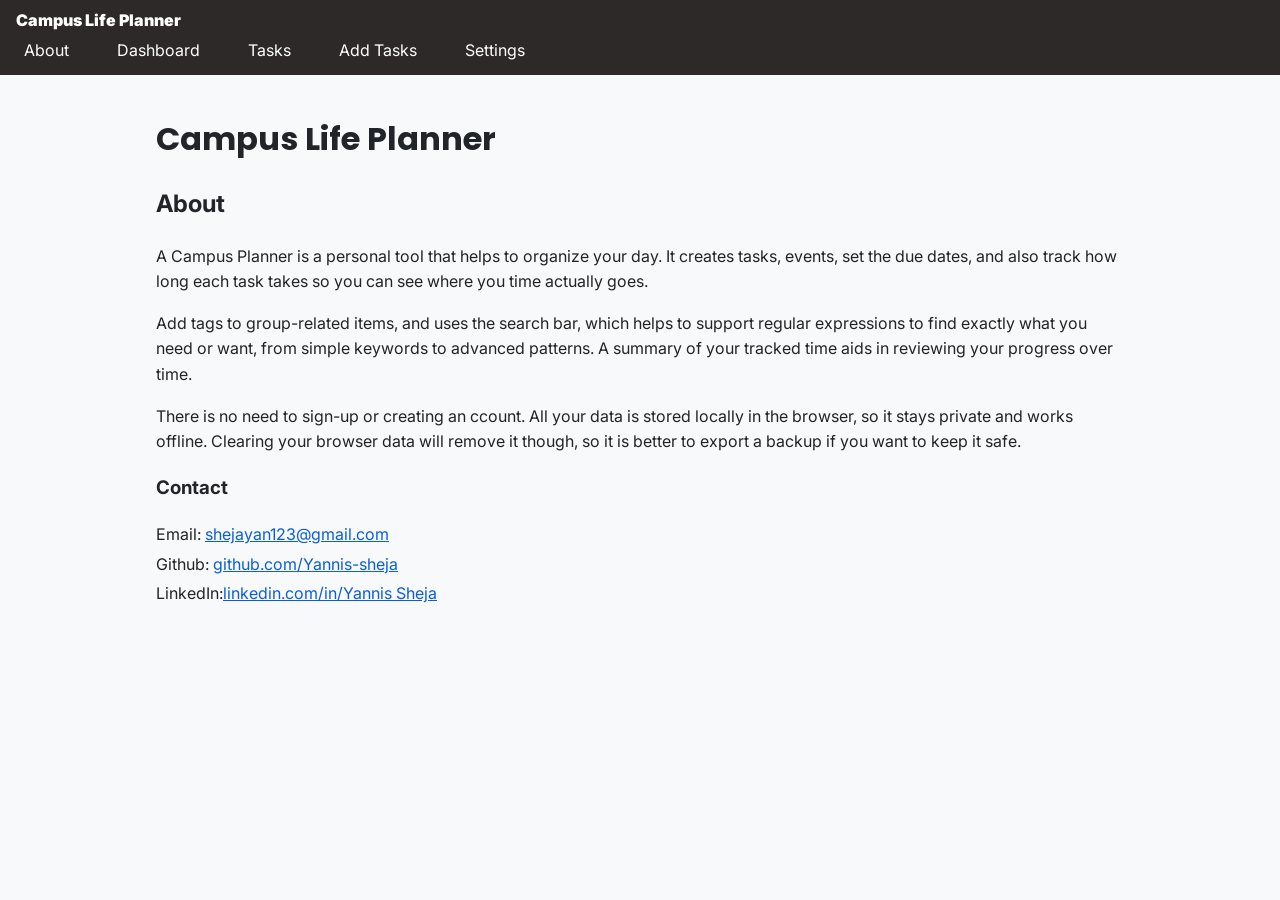
==== index.html @ b9629787 "M2- Adding About Section" ====
<!DOCTYPE html>
<html lang="en">
<head>
    <meta charset="UTF-8"> <!--This make sure that phone's screens fits instead of shrinking the layout-->
    <meta name="viewport" content="width=device-width, initial-scale=1.0">
    <title>Campus Life Planner</title>
    <link rel="stylesheet" href="styles/main.css"> <!--It links to our main.css for styling-->
    <link rel="preconnect" href="https://fonts.googleapis.com">
    <link rel="preconnect" href="https://fonts.gstatic.com" crossorigin>
    <link href="https://fonts.googleapis.com/css2?family=Inter:wght@400;500&family=Poppins:wght@600;700&display=swap" rel="stylesheet">
</head>
<body>
    <!--Firstly, we add:
    THE NAVIGATION BAR-->
    <header>
        <p class="brand"> Campus Life Planner </p>
        <nav aria-label="Main"><!-- The aria-label names the landmark which is the navigation-->
            <ul>
                <li><a href="#about">About</a></li>
                <li><a href="#dashboard">Dashboard</a></li>
                <li><a href="#tasks">Tasks</a></li>
                <li><a href="#add">Add Tasks</a></li>
                <li><a href="#settings">Settings</a></li>
            </ul>

        </nav>

    </header>
    <!--Secondly,
    THE MAIN CONTENT-->
    <main id="main">
        <h1> Campus Life Planner</h1>
        <p> </p>
        <!-- The ABOUT section-->
         <section id="about" aria-labelledby="aboutHeading"><!-- The aria-labelledby names the section by its heading-->
            <h2 id="aboutHeading"> About </h2>
            <p> A Campus Planner is a personal tool that helps to organize your day. It creates tasks, events,
                set the due dates, and also track how long each task takes so you can see where you time 
                actually goes.
            </p>
            <p> Add tags to group-related items, and uses the search bar, which helps to support regular expressions
                to find exactly what you need or want, from simple keywords to advanced patterns.
                A summary of your tracked time aids in reviewing your progress over time.
            </p>
            <p> There is no need to sign-up or creating an ccount. All your data is stored locally in the browser,
                so it stays private and works offline. Clearing your browser data will remove it though,
                so it is better to export a backup if you want to keep it safe.
            </p>
            <h3> Contact </h3>
            <ul class="contact-list">
                <li> Email: <a href="mailto:shejayan123@gmail.com">shejayan123@gmail.com</a></li>
                <li> Github: <a href="https://github.com/Yannis-sheja" target="_blank" rel="noopener noreferrer">github.com/Yannis-sheja</a></li>
                <li> LinkedIn:<a href="" target="_blank" rel="noopener noreferrer">linkedin.com/in/Yannis Sheja </a></li>
            </ul>
         </section>
    </main>
    
</body>
</html>
---- styles/main.css ----
/*Adding OVERALL STYLES OF THE WEBSITE*/
* {
    box-sizing: border-box; /*Here I could used the padding but it doesnt make the box wider*/
}
body {
    margin: 0;
    font-family: "Inter", system-ui, sans-serif;
    line-height: 1.6;
    color: #212529;
    background-color: #f8f9fa;
}
main {
    padding: 1rem;
    max-width: 1000px;
    margin: 0 auto;
}
h1 {
    font-family: "Poppins", sans-serif;
    font-size: 2rem;
}
section {
    margin-bottom: 2.5rem;
}
a {
    color: #0b5ed7;
}
/* Adding HEADER AND NAVIGATION styles */
header {
    background-color: hsl(0, 6%, 17%);
    color: hsl(0, 0%, 100%);
    padding: .5rem 1rem;
}
.brand {
    margin: 0;
    font-weight: 900;
}
nav ul {
    display: flex;
    flex-wrap: wrap;
    list-style: none;
    gap: .25rem 2rem;
    margin: 0;
    padding: 0;

}
nav a {
    color: hsl(0, 0%, 100%);
    display: inline-block;
    padding: 4px 8px;
    text-decoration: none;
    transition: all 0.2s ease; /*For smooth changes when we hover*/
}
nav a:hover {
    background-color: rgb(73, 61, 61);
    padding: 8px 14px;

}
/*Adding CONTACT styles*/
.contact-list {
    list-style: none;
    padding: 0;
}
.contact-list li {
    margin-bottom: 4px;
}
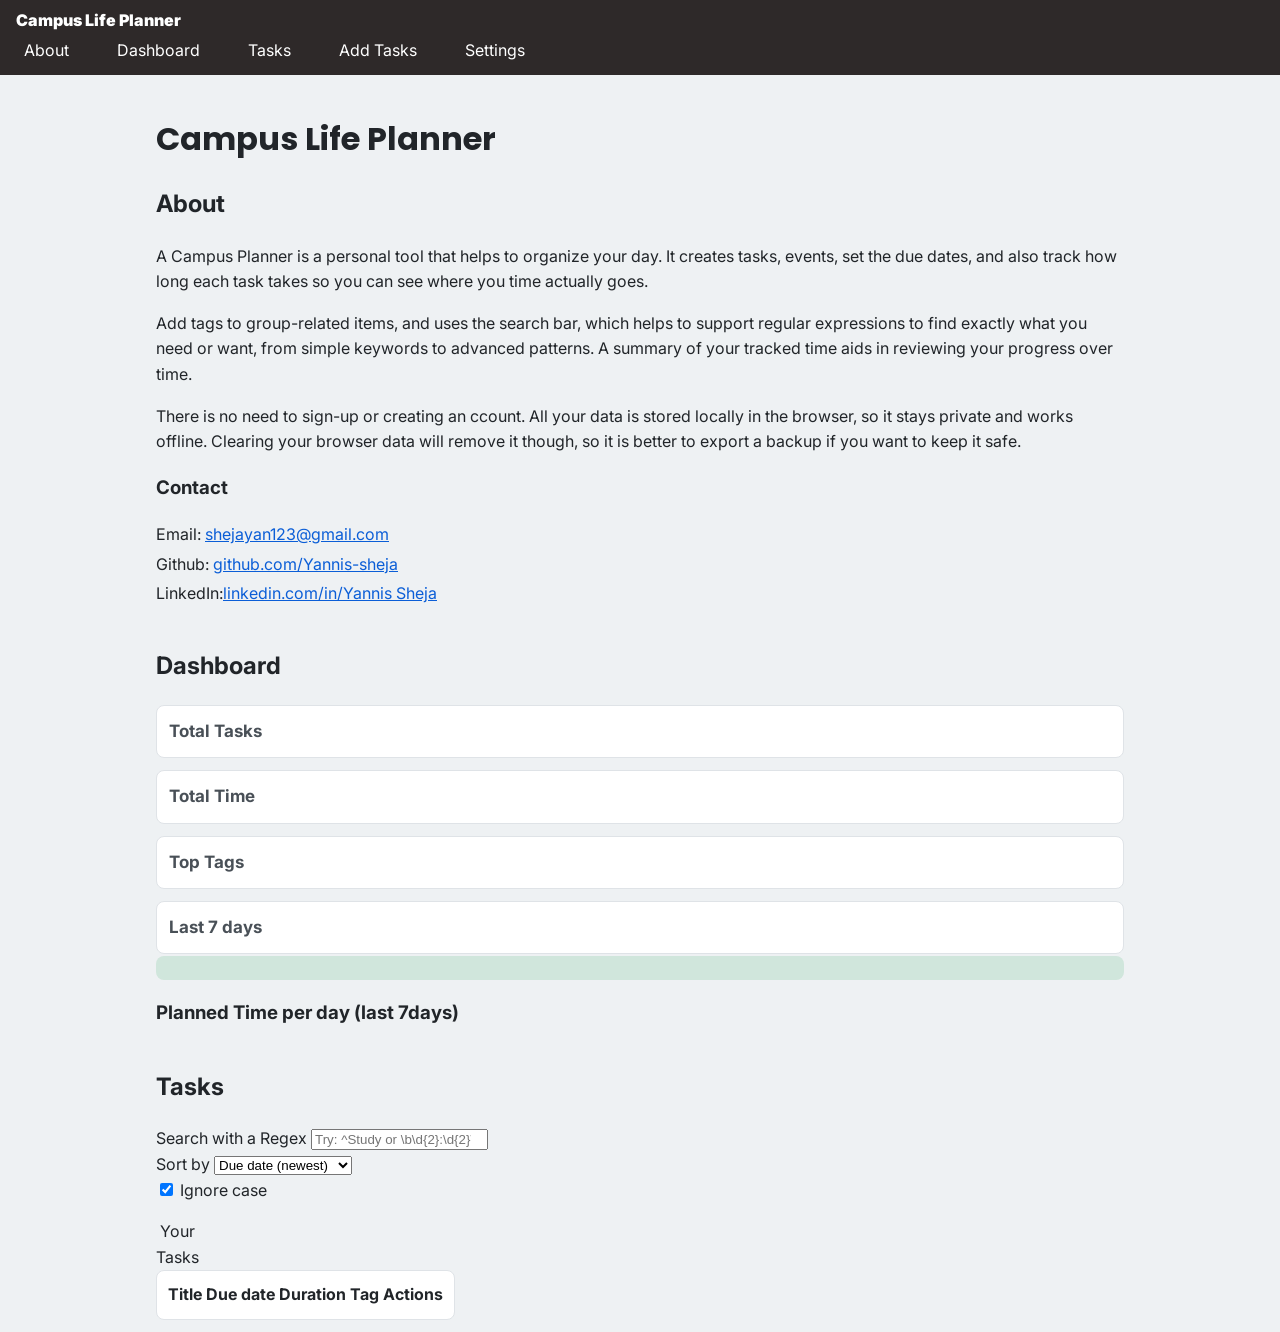
==== commit bfb331e9: "M2- Adding Dashboard and Tasks Section" ====
--- a/index.html
+++ b/index.html
@@ -30,7 +30,8 @@
     THE MAIN CONTENT-->
     <main id="main">
         <h1> Campus Life Planner</h1>
-        <p> </p>
+        <p id="status" class="status" role="status"> </p>
+        <p id="error" class="error" role="alert"> </p>
         <!-- The ABOUT section-->
          <section id="about" aria-labelledby="aboutHeading"><!-- The aria-labelledby names the section by its heading-->
             <h2 id="aboutHeading"> About </h2>
@@ -52,7 +53,72 @@
                 <li> Github: <a href="https://github.com/Yannis-sheja" target="_blank" rel="noopener noreferrer">github.com/Yannis-sheja</a></li>
                 <li> LinkedIn:<a href="" target="_blank" rel="noopener noreferrer">linkedin.com/in/Yannis Sheja </a></li>
             </ul>
+        <!--The DASHBOARD section-->
          </section>
+         <section id="dashboard" aria-labelledby="dashboardHeading">
+            <h2 id="dashboardHeading">Dashboard</h2>
+            <div class="cards"> <!-- Here, JavaScript will aid in filling the empty <p> tags and there is 4 number cards-->
+                <div class="card"><h3>Total Tasks</h3><p id="statCount"></p></div>
+                <div class="card"><h3>Total Time</h3><p id="statTotal"></p></div>
+                <div class="card"><h3>Top Tags </h3><p id="statTop"></p></div>
+                <div class="card"><h3>Last 7 days </h3><p id="statWeek"></p></div>
+            </div>
+            <!-- Here lies the Weekcap messages. So, We fill one of the two live regions;
+             -Polite(when it turns) when under the cap
+             -Assertive(interrupts) when over-->
+             <div id="capBox" class="cap ok">
+                <div id="capPolite" aria-live="polite"> </div>
+                <div id="capAssertive" aria-live="assertive"></div>
+            </div>
+            <h3> Planned Time per day (last 7days)</h3>
+            <div id="chart"></div><!-- The Chart or the bar chart will be drawn by JavaScript-->
+         </section>
+         <!--The TASKS section-->
+         <section id="tasks" aria-labelledby="tasksHeading">
+            <h2 id="tasksHeading" tabindex="-1">Tasks</h2> <!-- The tabindex="-1" lets JavaScript move the focus here
+            (after a delete)-->
+            <div class="toolbar">
+                <div>
+                <!-- The label tag for="search" is linked with the id="search" thus helping for searching-->
+                    <label for="search"> Search with a Regex </label>
+                    <input id="search" type="search" autocomplete="off" aria-describedby="searchError"
+                        placeholder="Try: ^Study or \b\d{2}:\d{2}\b">
+                    <div id="searchError" class="error" role="status"></div>
+                </div>
+                <div>
+                    <label for="sortBy">Sort by</label>
+                    <select id="sortBy">
+                        <option value="date-desc"> Due date (newest)</option>
+                        <option value="date-asc"> Due date (oldest)</option>
+                        <option value="title-asc"> Title (A-Z)</option>
+                        <option value="title-desc"> Title (Z-A)</option>
+                        <option value="duration-asc"> Duraion (Low-High)</option>
+                        <option value="duration-desc"> Duration (High-low)</option>
+                    </select>
+                </div>
+                <div class="checkbox">
+                    <input id="ignoreCase" type="checkbox" checked>
+                    <label for="ignoreCase"> Ignore case</label>
+                </div>
+            </div>
+            <p id="count" class="small" aria-live="polite"></p>
+            <table>
+                <caption class="visually-hidden"> Your Tasks</caption> <!-- It is only the title for screen readers only-->
+                <thead>
+                    <tr>
+                        <th scope="col"> Title </th>
+                        <th scope="col"> Due date</th>
+                        <th scope="col"> Duration</th>
+                        <th scope="col">Tag </th>
+                        <th scope="col">Actions</th>
+                    </tr>
+                    
+                    <tbody id="rows"></tbody> <!-- This rows or body will be filled by JavaScript-->
+                </thead>
+                <p id="empty"></p>
+            </table>
+         </section>
+
     </main>
     
 </body>
--- a/styles/main.css
+++ b/styles/main.css
@@ -7,7 +7,7 @@
     font-family: "Inter", system-ui, sans-serif;
     line-height: 1.6;
     color: #212529;
-    background-color: #f8f9fa;
+    background-color: #eef1f3;
 }
 main {
     padding: 1rem;
@@ -17,6 +17,7 @@
 h1 {
     font-family: "Poppins", sans-serif;
     font-size: 2rem;
+ 
 }
 section {
     margin-bottom: 2.5rem;
@@ -62,4 +63,74 @@
 }
 .contact-list li {
     margin-bottom: 4px;
-}+}
+/*Adding DASHBOARD styles*/
+.cards {
+    display: grid;
+    grid-template-columns: 1fr;
+    gap: .75rem;
+}
+.card {
+    background-color: hsl(0, 0%, 100%);
+    border: 1px solid hsl(210, 14%, 89%);
+    border-radius: .5rem;
+    padding: .75rem;
+    transition: transform .2s;
+    box-shadow: .2s;
+}
+.card:hover {
+    transform: translateY(-3px);
+    box-shadow: 0 .4rem 8rem hsla(0, 0%, 0%, 0.15);
+
+}
+.card h3 {
+    margin: 0;
+    font-size: 17px;
+    color: #495057;
+}
+.card p {
+    margin: 0;
+    font-size: .1.4rem;
+    font-weight: 600px;
+
+}
+/*Adding CAP MESSAGE BOX*/
+/*Green when over the Cap and Red when under*/
+.cap {
+    padding: .75rem 1rem;
+    border-radius: .5rem;
+    margin: .1rem 0;
+}
+.cap.ok {
+    background-color: hsl(153, 31%, 86%);
+    color: hsl(153, 69%, 13%);
+}
+.cap.over {
+    background-color:hsl(355, 70%, 91%);
+    color:hsl(354, 61%, 21%);
+}
+/*Adding TABLE styles*/
+thead {
+    position: absolute;
+}
+table, tbody, tr, td {
+    display:block;
+}
+tr {
+    background-color: hsl(0, 0%, 100%);
+    border: 1px solid hsl(210, 14%, 89%);
+    border-radius: .5rem;
+    padding: .5rem;
+    margin-bottom: .75rem;
+    animation: fade .3s ease-out;
+}
+td {
+    display:flex;
+    justify-content: space-between;
+    align-items: center;
+    gap: 1rem;
+    padding: .3rem .25rem;
+}
+td input {
+    width: 60%;
+}
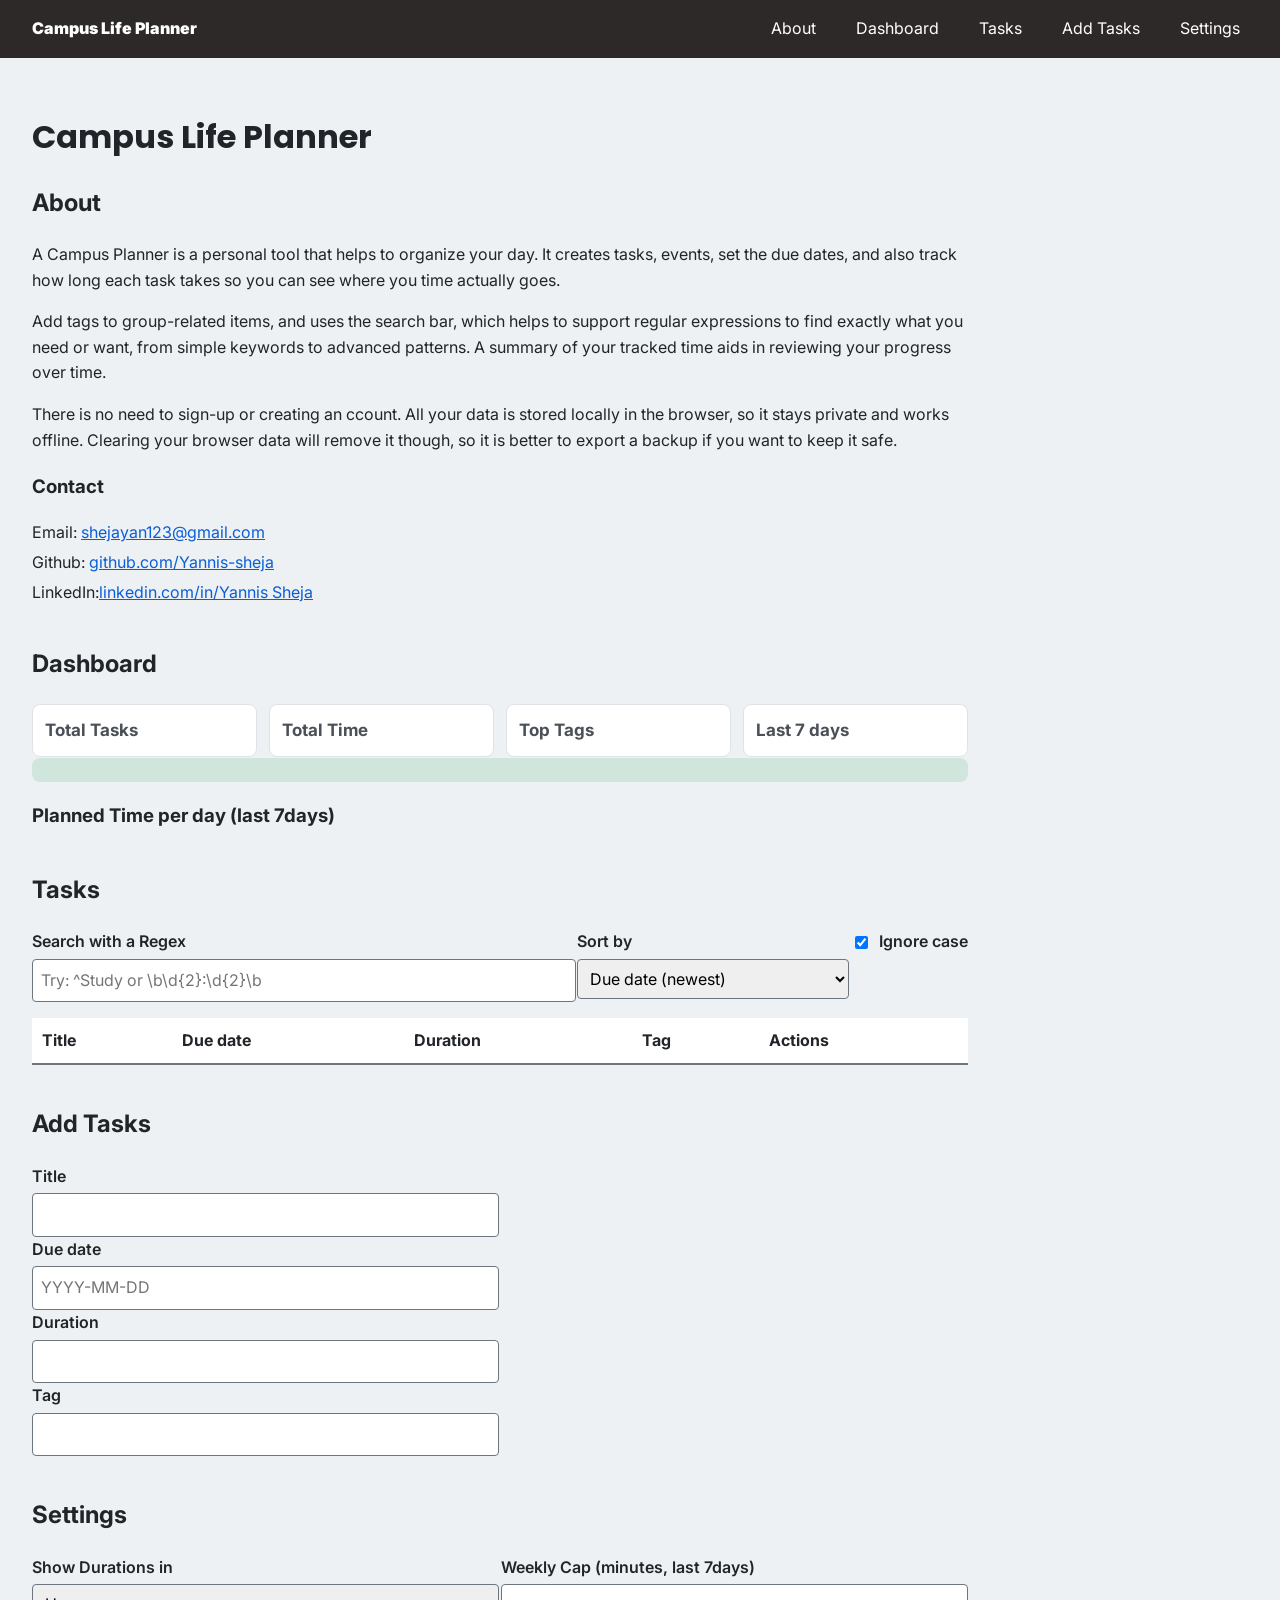
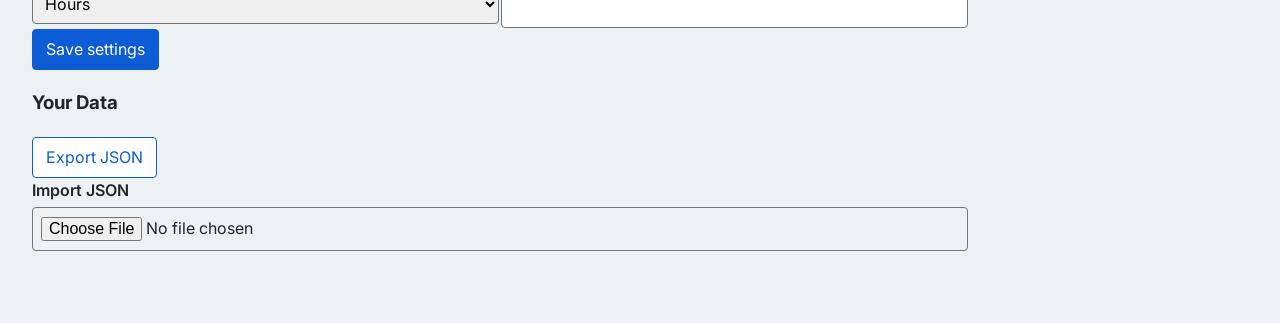
==== commit d73259f3: "M2- Final, Adding Semantic HTML and CSS" ====
--- a/index.html
+++ b/index.html
@@ -10,6 +10,7 @@
     <link href="https://fonts.googleapis.com/css2?family=Inter:wght@400;500&family=Poppins:wght@600;700&display=swap" rel="stylesheet">
 </head>
 <body>
+    <a class="skip-link" href="#main">Skip to main content</a>
     <!--Firstly, we add:
     THE NAVIGATION BAR-->
     <header>
@@ -118,7 +119,57 @@
                 <p id="empty"></p>
             </table>
          </section>
+         <!-- The ADD TASK section-->
+         <section id="add" aria-labelledby="addHeading">
+            <h2 id="addHeading"> Add Tasks</h2>
+            <form id="taskForm" novalidate> <!-- This "novalidate" will help us turn off the browser's error bubbles so
+                that ours are used instead-->
+                <div>
+                    <label for="title"> Title</label>
+                    <input id="title" autocomplete="off" aria-describedby="titleError"> <!-- "aria-describedby" helps us to link
+                    to its error message-->
+                    <div id="titleError" class="error"></div>
 
+                    <label for="dueDate"> Due date</label>
+                    <input id="dueDate" placeholder="YYYY-MM-DD" autocomplete="off" aria-describedby="dueDateError">
+                    <div id="dueDateError" class="error"></div>
+                    
+                    <label for="duration"> Duration </label>
+                    <input id="duration" inputmode="decimal" autocomplete="off" aria-describedby="durationError"> <!--"inputmode='decimal'" helps
+                    us a number keypad on the mobile phones-->
+                    <div id="durationError" class="error"></div>
+
+                    <label for="tag"> Tag </label>
+                    <input id="tag" autocomplete="off" aria-describedby="tagError">
+                    <div id="tagError" class="error"></div>
+                </div>
+            </form>
+         </section>
+         <section id="settings" arialabelledby="settingsHeading">
+            <h2 id="settingsHeading"> Settings </h2>
+            <form id="settingsForm" novalidate>
+                <div>
+                    <label for="unit">Show Durations in</label>
+                    <select id="unit">
+                        <option value="hours"> Hours </option>
+                        <option value="minutes"> Minutes</option>
+                    </select>
+                </div>
+                <div>
+                    <label for="cap"> Weekly Cap (minutes, last 7days) </label>
+                    <input id="cap" inputmode="decimal" autocomplete="off" aria-describedby="capError">
+                    <div id="capError" class="error"></div>
+                </div>
+                <button type="submit" class="btn btn-primary"> Save settings</button>
+            </form>
+
+            <h3> Your Data </h3>
+            <button id="export" type="button" class="btn"> Export JSON</button>
+            <div>
+                <label for="import"> Import JSON </label>
+                <input id="import" type="file" accept=".json,application/json">
+            </div> 
+         </section>
     </main>
     
 </body>
--- a/styles/main.css
+++ b/styles/main.css
@@ -25,6 +25,39 @@
 a {
     color: #0b5ed7;
 }
+.small {
+    font-size: .875rem;
+}
+.visually-hidden {
+    position: absolute;
+    left: -9999px;
+}
+/* Adding SKIP TO MAIN CONTENT styles*/
+/* skip-link: it is not shown on the screen, but it slides when it gets a keyboard focus*/
+.skip-link {
+    position: absolute;
+    left: .5rem;
+    top: -4rem;
+    padding: .5rem 1rem;
+    z-index: 10;
+    background-color: hsl(0, 0%, 100%);
+    border: 2px solid hsl(216, 90%, 44%);
+    transition: top .2s;
+    background-color: hsl(216, 90%, 31%);
+}
+.skip-link:focus {
+    top: .5rem;
+}
+/* This is a clear outline on whatever has a keyboard focus*/
+:focus-visible {
+    outline: 3px solid #0b5ed7;
+    outline-offset: 2px;
+}
+mark {
+    background-color: hsl(48, 100%, 70%);
+    color: hsl(0, 0%, 0%); 
+}
+/* This highlights the search matches */
 /* Adding HEADER AND NAVIGATION styles */
 header {
     background-color: hsl(0, 6%, 17%);
@@ -112,6 +145,7 @@
 /*Adding TABLE styles*/
 thead {
     position: absolute;
+    left:-9999px;
 }
 table, tbody, tr, td {
     display:block;
@@ -134,3 +168,147 @@
 td input {
     width: 60%;
 }
+/*Adding FORM AND BUTTONS styles*/
+form, .toolbar {
+    display: grid;
+    gap: .1rem;
+}
+label {
+    display: block;
+    font-weight: 600;
+    margin-bottom: .25rem;
+}
+input, select {
+    width: 100%;
+    padding: .5rem;
+    font: inherit;
+    border: 1px solid hsl(208, 7%, 46%);
+    border-radius: .25rem;
+}
+.checkbox {
+    display: flex;
+    align-items: center;
+    gap: .5rem;
+}
+.checkbox input {
+    width: auto;
+}
+.checkbox label {
+    margin: 0;
+}
+
+.error {
+    color: hsl(354, 61%, 43%);
+    font-size: .880rem;
+}
+.error:empty {
+    display: none;
+}
+/* There cant be any empty when there is no error */
+input[aria-invalid="true"] {
+    border-color: hsl(354, 61%, 43%) ;
+    background: hsl(0, 100%, 98%);
+}
+.status {
+    color: hsl(138, 69%, 25%) ;
+    font-weight: 600;
+}
+.btn {
+    padding: .4rem .8rem;
+    font: inherit;
+    cursor: pointer;
+    color: hsl(216, 90%, 44%);
+    background: #fff;
+    border: 1px solid hsl(216, 90%, 44%);
+    border-radius: .25rem;
+    transition: background .2s, color .2s;
+}
+.btn:hover {
+    background-color: hsl(216, 90%, 44%);
+    color:hsl(0, 0%, 100%);
+}
+.btn-primary {
+    background-color: hsl(216, 90%, 44%);
+    color:hsl(0, 0%, 100%);
+}
+.btn-primary:hover {
+    background-color: hsl(216, 90%, 31%);
+}
+
+/* Now its time for the fun part, ANIMATIONS,
+We are going to use the keyframes*/
+@keyframes fade { from {opacity: 0;} to {opacity: 1;}}
+@keyframes grow { from {transform: scaleX(0);} to {transform: scaleX(1)}}
+
+/* Adding BREAKPOINTS, this is where the screen gets wider*/
+/* 360px and up: This is mainly for normal phones where they only get 2 cards per row */
+@media (min-width: 360px) {
+    .cards {
+        grid-template-columns: 1fr 1fr ;
+    }
+}
+/*768px and up: this is mainly for tables where the tables are formed and forms 2 columns */
+@media (min-width: 768px) {
+  h1{ font-size: 2rem;}
+  form { grid-template-columns: 1fr 1fr;}
+  form button { justify-self: start}
+  .toolbar { grid-template-columns: 2fr 1fr auto; align-items: start;}
+  nav ul { gap: .25rem 1.5rem;}
+
+/*This is where the real table layout come in */
+    table {
+        display: table;
+        width: 100%;
+        border-collapse: collapse;
+        background-color: hsl(0, 0%, 100%);
+    }
+    thead {
+        position: static;
+    }
+    tbody {
+        display: table-row-group;
+    }
+    tr {
+        display: table-row;
+        border:0;
+        border-radius: 0;
+        margin: 0;
+        padding: 0;
+    }
+    td {
+        display: cell;
+        padding: .6rem;
+        border-bottom: 1px solid hsl(210, 14%, 89%);
+    }
+    td:before {
+        display: none;
+    }
+    td input {
+        width: 100%;
+    }
+    th {
+        text-align: left;
+        padding: .6rem;
+        border-bottom: 2px solid hsl(208, 7%, 46%);
+    }
+}
+/* 1024px and up: this is mainly for desktops, there will ony 4 cards in a row, roomier layout */
+@media(min-width: 1024px) {
+    .cards { grid-template-columns: repeat(4, 1fr);}
+    main {margin:0; padding: 2rem;}
+    header { 
+        display: flex;
+        align-items: center;
+        justify-content: space-between;
+        padding: .75rem 2rem;
+    }
+}
+/* This is for people who dont want animations */
+@media(prefers-reduced-motion: reduce) {
+    *{
+    animation: none !important;
+    transition: none !important;
+    }
+}
+
+
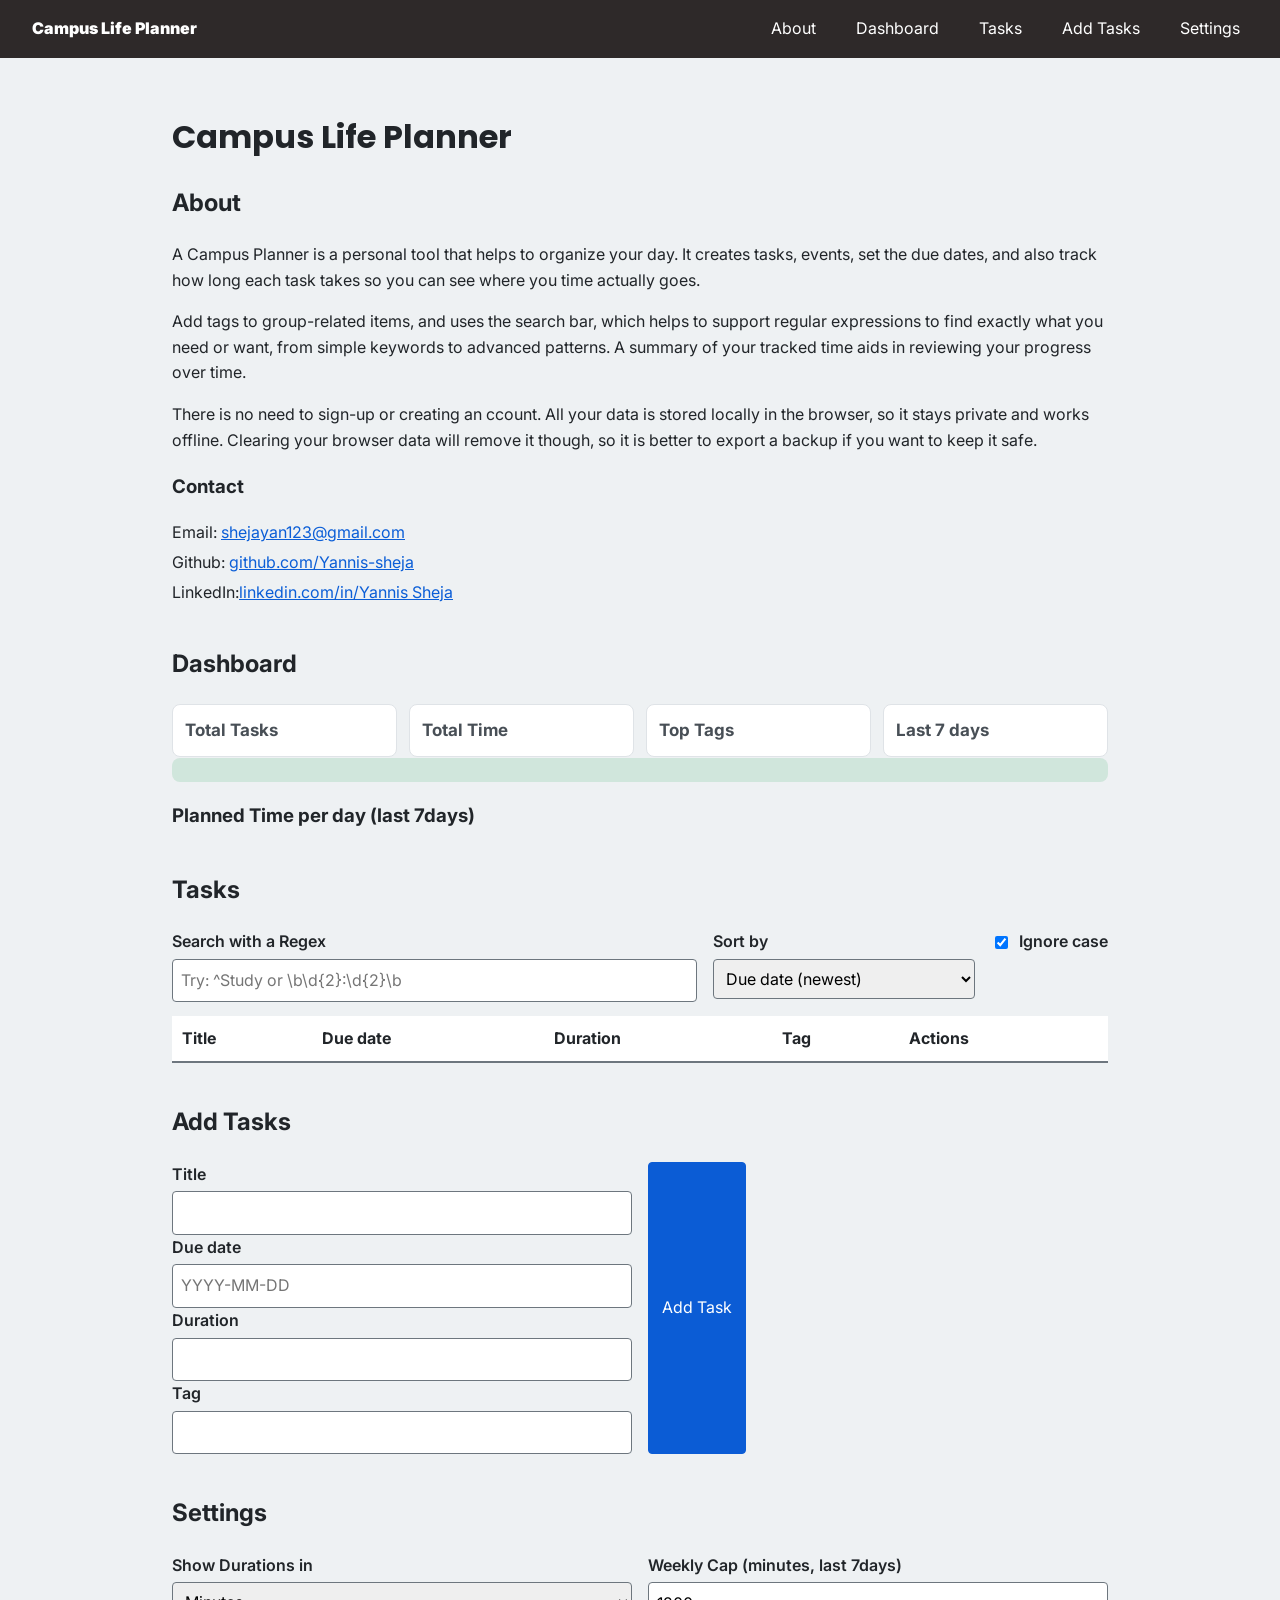
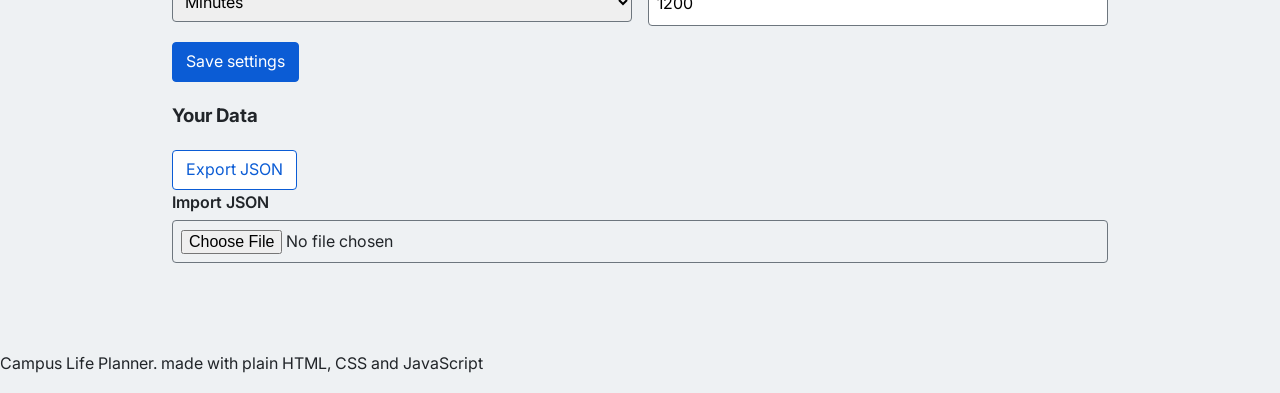
==== commit 266ca49d: "M7- Review and fixing errors" ====
--- a/index.html
+++ b/index.html
@@ -113,11 +113,10 @@
                         <th scope="col">Tag </th>
                         <th scope="col">Actions</th>
                     </tr>
-                    
-                    <tbody id="rows"></tbody> <!-- This rows or body will be filled by JavaScript-->
                 </thead>
-                <p id="empty"></p>
-            </table>
+                <tbody id="rows"></tbody> <!-- This rows or body will be filled by JavaScript-->
+            </table> 
+            <p id="empty"></p>
          </section>
          <!-- The ADD TASK section-->
          <section id="add" aria-labelledby="addHeading">
@@ -143,9 +142,10 @@
                     <input id="tag" autocomplete="off" aria-describedby="tagError">
                     <div id="tagError" class="error"></div>
                 </div>
+                <button type="submit" class="btn btn-primary"> Add Task</button>
             </form>
          </section>
-         <section id="settings" arialabelledby="settingsHeading">
+         <section id="settings" aria-labelledby="settingsHeading">
             <h2 id="settingsHeading"> Settings </h2>
             <form id="settingsForm" novalidate>
                 <div>
@@ -171,6 +171,9 @@
             </div> 
          </section>
     </main>
-    
+    <footer> 
+        <p> Campus Life Planner. made with plain HTML, CSS and JavaScript</p>
+    </footer>
+   <script type="module" src="scripts/main.js"></script>
 </body>
 </html>
--- a/styles/main.css
+++ b/styles/main.css
@@ -108,18 +108,17 @@
     border: 1px solid hsl(210, 14%, 89%);
     border-radius: .5rem;
     padding: .75rem;
-    transition: transform .2s;
-    box-shadow: .2s;
+    transition: transform .2s box-shadow .2s;
 }
 .card:hover {
     transform: translateY(-3px);
-    box-shadow: 0 .4rem 8rem hsla(0, 0%, 0%, 0.15);
+    box-shadow: 0 .4rem .8rem hsla(0, 0%, 0%, 0.15);
 
 }
 .card h3 {
     margin: 0;
     font-size: 17px;
-    color: #495057;
+    color: hsl(210, 9%, 31%);
 }
 .card p {
     margin: 0;
@@ -142,13 +141,41 @@
     background-color:hsl(355, 70%, 91%);
     color:hsl(354, 61%, 21%);
 }
+/*Adding BAR CHART styles*/
+.bar-row {
+    display: flex;
+    align-items: center;
+    gap: .5rem;
+    margin-bottom: .25rem;
+    font-size: .85rem;
+}
+.bar-label {
+    width: 3rem;
+}
+.bar-value {
+    width: 5rem;
+    text-align: right;
+}
+.bar-track {
+    flex: 1;
+    height: 1rem;
+    background: hsl(210, 16%, 93%);
+    border-radius: .25rem;
+    overflow: hidden;
+}
+.bar-fill {
+    height: 100%;
+    background: hsl(216, 90%, 44%);
+    transform-origin: left;
+    animation: grow .6s ease out;
+}
 /*Adding TABLE styles*/
 thead {
     position: absolute;
     left:-9999px;
 }
 table, tbody, tr, td {
-    display:block;
+    display: block;
 }
 tr {
     background-color: hsl(0, 0%, 100%);
@@ -159,7 +186,7 @@
     animation: fade .3s ease-out;
 }
 td {
-    display:flex;
+    display: flex;
     justify-content: space-between;
     align-items: center;
     gap: 1rem;
@@ -171,7 +198,7 @@
 /*Adding FORM AND BUTTONS styles*/
 form, .toolbar {
     display: grid;
-    gap: .1rem;
+    gap: 1rem;
 }
 label {
     display: block;
@@ -218,7 +245,7 @@
     font: inherit;
     cursor: pointer;
     color: hsl(216, 90%, 44%);
-    background: #fff;
+    background: hsl(0, 0%, 100%);
     border: 1px solid hsl(216, 90%, 44%);
     border-radius: .25rem;
     transition: background .2s, color .2s;
@@ -234,11 +261,19 @@
 .btn-primary:hover {
     background-color: hsl(216, 90%, 31%);
 }
+.btn-danger {
+    color: hsl(354, 61%, 43%);
+    border-color: hsl(0, 0%, 100%);
+}
+.btn-danger:hover {
+    background-color: hsl(354, 61%, 43%);
+    color: hsl(0, 0%, 100%);
+}
 
 /* Now its time for the fun part, ANIMATIONS,
 We are going to use the keyframes*/
-@keyframes fade { from {opacity: 0;} to {opacity: 1;}}
-@keyframes grow { from {transform: scaleX(0);} to {transform: scaleX(1)}}
+@keyframes fade { from {opacity: 0; } to {opacity: 1; }}
+@keyframes grow { from {transform: scaleX(0); } to {transform: scaleX(1); }}
 
 /* Adding BREAKPOINTS, this is where the screen gets wider*/
 /* 360px and up: This is mainly for normal phones where they only get 2 cards per row */
@@ -251,7 +286,7 @@
 @media (min-width: 768px) {
   h1{ font-size: 2rem;}
   form { grid-template-columns: 1fr 1fr;}
-  form button { justify-self: start}
+  form button { justify-self: start;}
   .toolbar { grid-template-columns: 2fr 1fr auto; align-items: start;}
   nav ul { gap: .25rem 1.5rem;}
 
@@ -276,11 +311,11 @@
         padding: 0;
     }
     td {
-        display: cell;
+        display: table-cell;
         padding: .6rem;
         border-bottom: 1px solid hsl(210, 14%, 89%);
     }
-    td:before {
+    td::before {
         display: none;
     }
     td input {
@@ -295,7 +330,7 @@
 /* 1024px and up: this is mainly for desktops, there will ony 4 cards in a row, roomier layout */
 @media(min-width: 1024px) {
     .cards { grid-template-columns: repeat(4, 1fr);}
-    main {margin:0; padding: 2rem;}
+    main { padding: 2rem;}
     header { 
         display: flex;
         align-items: center;
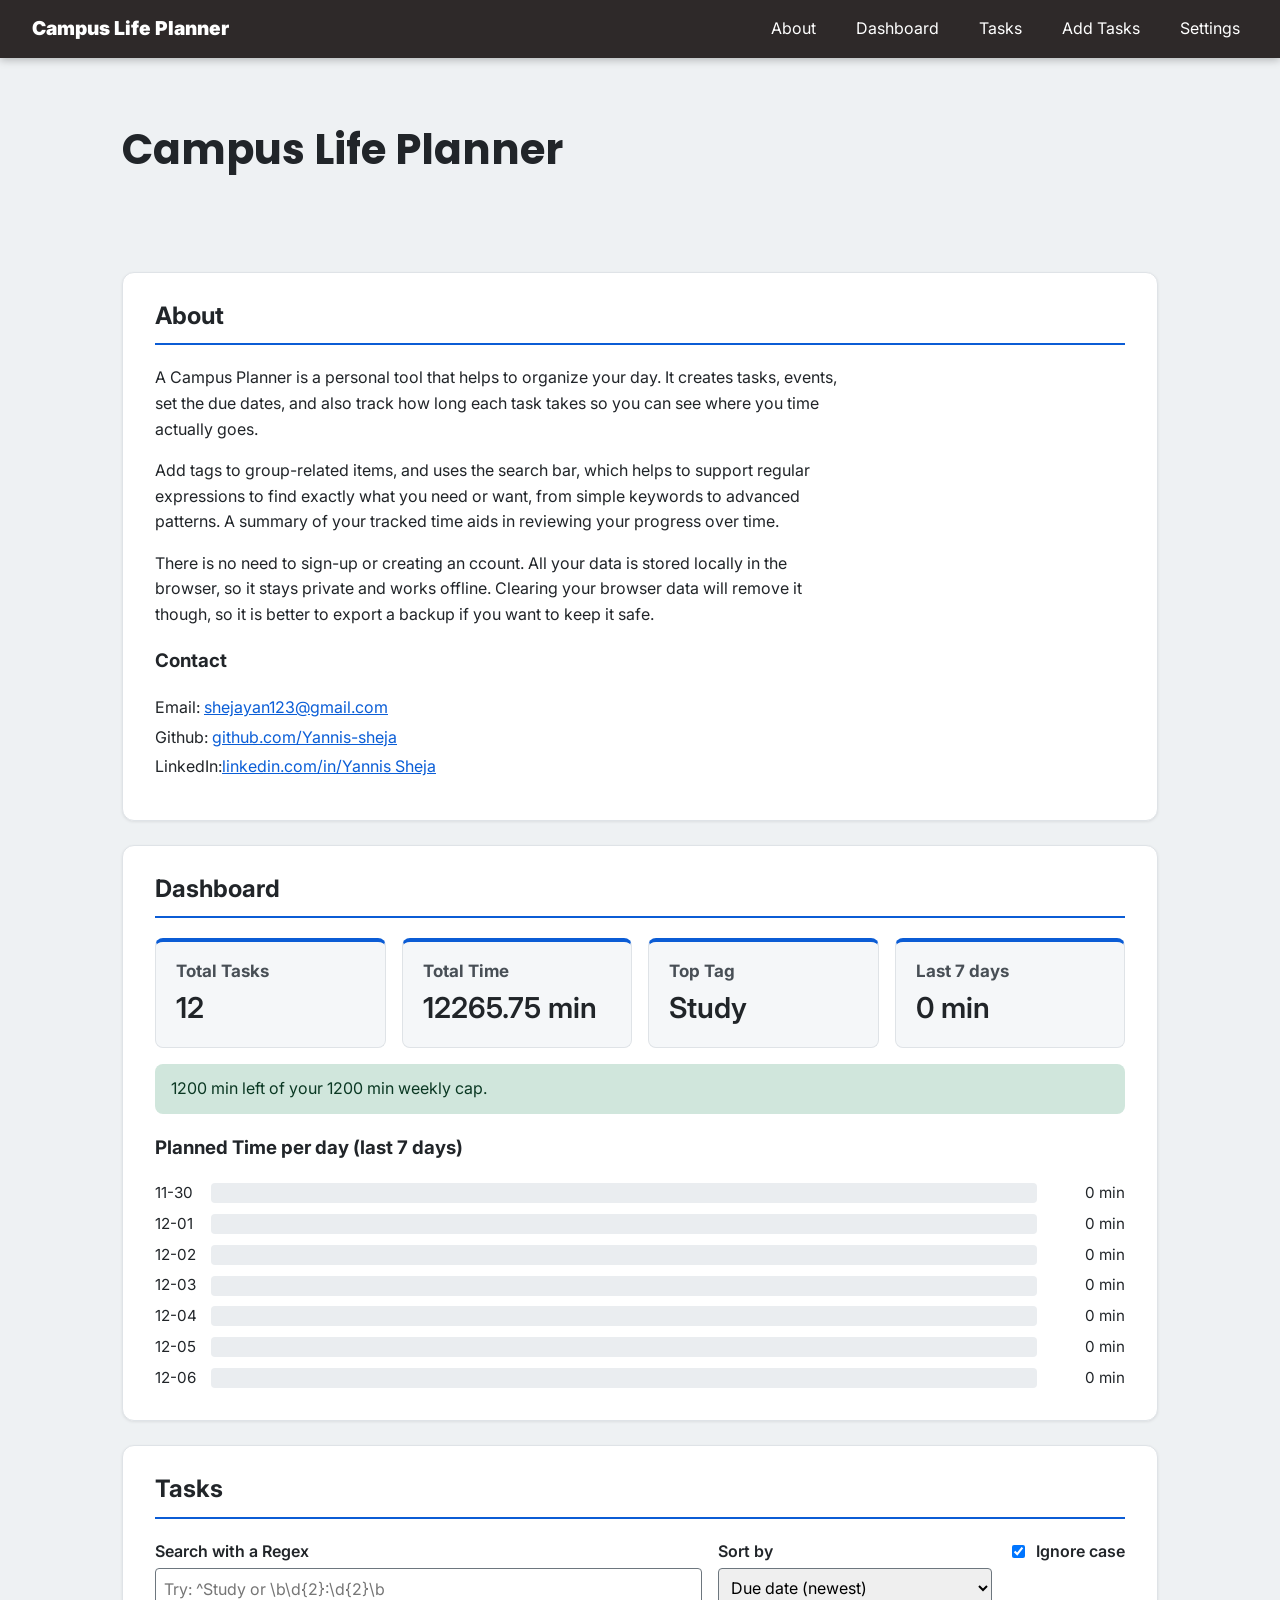
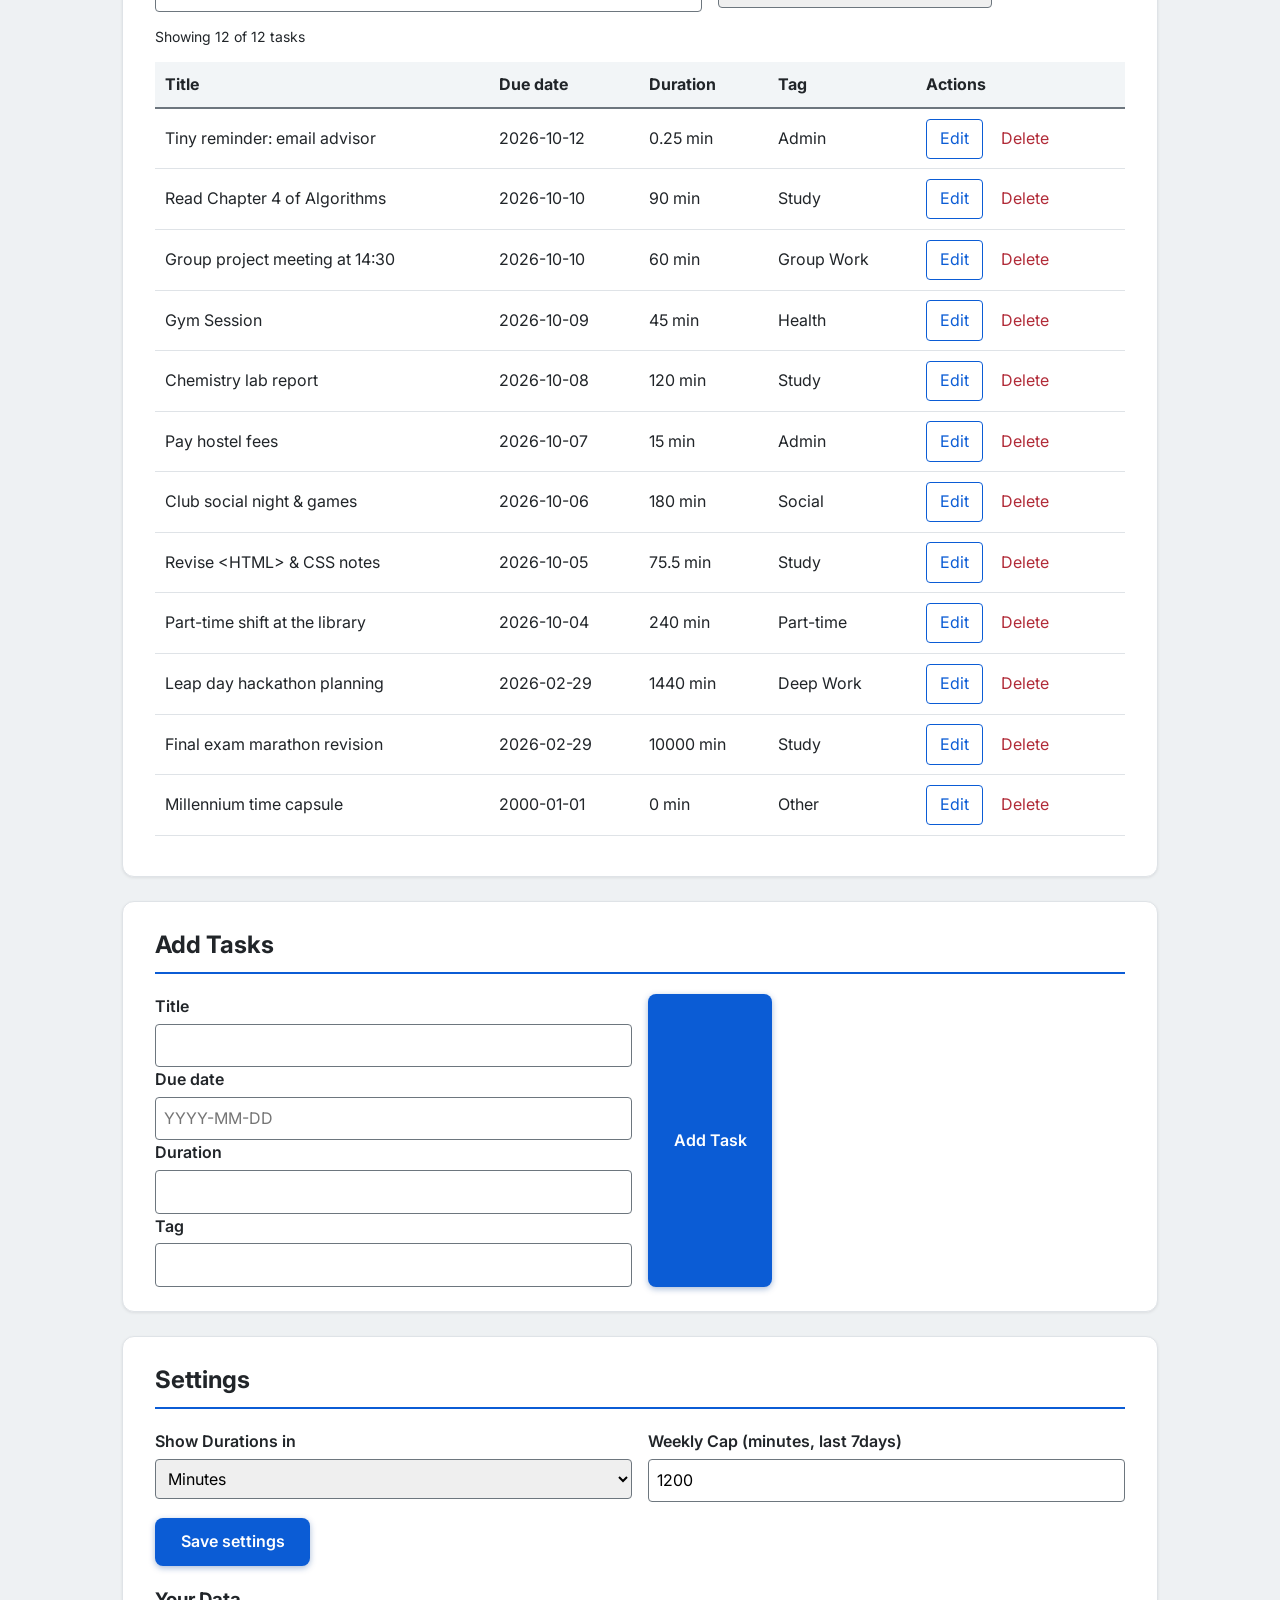
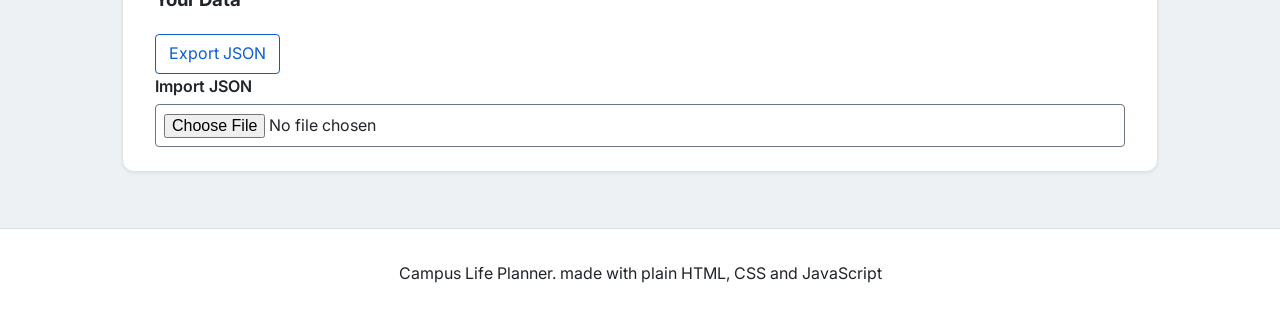
==== commit 41b829d2: "M6- Adding CSS styles and reviewing" ====
--- a/index.html
+++ b/index.html
@@ -61,7 +61,7 @@
             <div class="cards"> <!-- Here, JavaScript will aid in filling the empty <p> tags and there is 4 number cards-->
                 <div class="card"><h3>Total Tasks</h3><p id="statCount"></p></div>
                 <div class="card"><h3>Total Time</h3><p id="statTotal"></p></div>
-                <div class="card"><h3>Top Tags </h3><p id="statTop"></p></div>
+                <div class="card"><h3>Top Tag </h3><p id="statTop"></p></div>
                 <div class="card"><h3>Last 7 days </h3><p id="statWeek"></p></div>
             </div>
             <!-- Here lies the Weekcap messages. So, We fill one of the two live regions;
@@ -71,7 +71,7 @@
                 <div id="capPolite" aria-live="polite"> </div>
                 <div id="capAssertive" aria-live="assertive"></div>
             </div>
-            <h3> Planned Time per day (last 7days)</h3>
+            <h3> Planned Time per day (last 7 days)</h3>
             <div id="chart"></div><!-- The Chart or the bar chart will be drawn by JavaScript-->
          </section>
          <!--The TASKS section-->
--- a/styles/main.css
+++ b/styles/main.css
@@ -2,12 +2,16 @@
 * {
     box-sizing: border-box; /*Here I could used the padding but it doesnt make the box wider*/
 }
+html {
+    scroll-behavior: smooth;
+    scroll-padding-top: 4.5rem;
+}
 body {
     margin: 0;
     font-family: "Inter", system-ui, sans-serif;
     line-height: 1.6;
-    color: #212529;
-    background-color: #eef1f3;
+    color: rgb(33, 37, 41);
+    background-color: rgb(238, 241, 243);
 }
 main {
     padding: 1rem;
@@ -20,8 +24,19 @@
  
 }
 section {
-    margin-bottom: 2.5rem;
-}
+    background-color: hsl(0, 0%, 100%);
+    border: 1px solid hsl(210, 14%, 89%);
+    border-radius: .75rem;
+    padding: 1rem;
+    margin-bottom: 1.5rem;
+    box-shadow: 0 1px 3px hsla(0, 0%, 0%, 0.08);
+}
+section h2 { 
+    margin-top: 0;
+    padding-bottom: .5rem;
+    border-bottom: 2px solid hsl(216, 90%, 44%);
+}
+#about p { max-width: 70ch; }
 a {
     color: #0b5ed7;
 }
@@ -43,7 +58,6 @@
     background-color: hsl(0, 0%, 100%);
     border: 2px solid hsl(216, 90%, 44%);
     transition: top .2s;
-    background-color: hsl(216, 90%, 31%);
 }
 .skip-link:focus {
     top: .5rem;
@@ -63,6 +77,7 @@
     background-color: hsl(0, 6%, 17%);
     color: hsl(0, 0%, 100%);
     padding: .5rem 1rem;
+    box-shadow: 0 2px 8px hsla(0, 0%, 0%, 0.25);
 }
 .brand {
     margin: 0;
@@ -106,9 +121,10 @@
 .card {
     background-color: hsl(0, 0%, 100%);
     border: 1px solid hsl(210, 14%, 89%);
+    border-top: 4px solid hsl(216, 90%, 44%);
     border-radius: .5rem;
     padding: .75rem;
-    transition: transform .2s box-shadow .2s;
+    transition: transform .2s, box-shadow .2s;
 }
 .card:hover {
     transform: translateY(-3px);
@@ -122,16 +138,16 @@
 }
 .card p {
     margin: 0;
-    font-size: .1.4rem;
-    font-weight: 600px;
+    font-size: 1.4rem;
+    font-weight: 600;
 
 }
 /*Adding CAP MESSAGE BOX*/
-/*Green when over the Cap and Red when under*/
+/*Green when under the Cap and Red when over*/
 .cap {
     padding: .75rem 1rem;
     border-radius: .5rem;
-    margin: .1rem 0;
+    margin: 1rem 0;
 }
 .cap.ok {
     background-color: hsl(153, 31%, 86%);
@@ -167,7 +183,7 @@
     height: 100%;
     background: hsl(216, 90%, 44%);
     transform-origin: left;
-    animation: grow .6s ease out;
+    animation: grow .6s ease-out;
 }
 /*Adding TABLE styles*/
 thead {
@@ -194,6 +210,10 @@
 }
 td input {
     width: 60%;
+}
+td::before {
+    content: attr(data-label);
+    font-weight: 600;
 }
 /*Adding FORM AND BUTTONS styles*/
 form, .toolbar {
@@ -255,11 +275,24 @@
     color:hsl(0, 0%, 100%);
 }
 .btn-primary {
+    padding: .7rem 1.6rem;
+    font-weight: 600;
+    font-size: 1rem;
     background-color: hsl(216, 90%, 44%);
     color:hsl(0, 0%, 100%);
+    border: none;
+    border-radius: .5rem;
+    box-shadow: 0 2px 6px hsla(216, 90%, 30%, 0.35);
+    transition: background-color .2s, transform .2s, box-shadow .2s;
 }
 .btn-primary:hover {
     background-color: hsl(216, 90%, 31%);
+    transform: translateY(-2px);
+    box-shadow: 0 6px 12px hsla(216, 90%, 30%, 0.35);
+}
+.btn-primary:active {
+    transform: translateY(0);
+    box-shadow: 0 1px 3px hsla(216, 90%, 30%, 0.35);
 }
 .btn-danger {
     color: hsl(354, 61%, 43%);
@@ -268,6 +301,12 @@
 .btn-danger:hover {
     background-color: hsl(354, 61%, 43%);
     color: hsl(0, 0%, 100%);
+}
+footer {
+    padding: 1rem;
+    text-align: center;
+    background-color: hsl(0, 0%, 100%);
+    border-top: 1px solid hsl(210, 14%, 89%);
 }
 
 /* Now its time for the fun part, ANIMATIONS,
@@ -284,7 +323,27 @@
 }
 /*768px and up: this is mainly for tables where the tables are formed and forms 2 columns */
 @media (min-width: 768px) {
-  h1{ font-size: 2rem;}
+  h1{ font-size: 2.2rem;}
+  html { scroll-padding-top: 4.5rem ;}
+  header { 
+        position: sticky;
+        top: 0;
+        z-index: 5;
+        display: flex;
+        align-items: center;
+        justify-content: space-between;
+        padding: .75rem 2rem;
+  }
+  main { padding: 1.5rem;}
+  section { padding: 1.25rem 1.5rem; }
+  .cards { grid-template-columns: repeat(4, 1fr); gap: 75rem ;}
+  .card { padding: .75rem, 1rem;}
+  .card p { font-size: 1.25rem;}
+  .bar-row { font-size: .95rem; margin-bottom: .4rem;}
+  .bar-track { height: 1.25rem;}
+  th { background-color: hsl(210, 25%, 96%);}
+  tbody tr:hover { background-color: hsl(216, 90%, 97%);}
+
   form { grid-template-columns: 1fr 1fr;}
   form button { justify-self: start;}
   .toolbar { grid-template-columns: 2fr 1fr auto; align-items: start;}
@@ -329,14 +388,58 @@
 }
 /* 1024px and up: this is mainly for desktops, there will ony 4 cards in a row, roomier layout */
 @media(min-width: 1024px) {
-    .cards { grid-template-columns: repeat(4, 1fr);}
-    main { padding: 2rem;}
+    .cards { grid-template-columns: repeat(4, 1fr); gap: 1rem;}
     header { 
-        display: flex;
-        align-items: center;
-        justify-content: space-between;
         padding: .75rem 2rem;
     }
+    .brand { font-size: 1.2rem;}
+    nav a { border-radius: .25rem;}
+    main {
+        max-width: 1100px;
+        margin: 0 auto;
+        padding: 2rem;
+        display: grid;
+        grid-template: 1fr 1fr;
+        column-gap: 2rem;
+    }
+    main >h1, #status, #error, #about, #dashboard, #tasks {
+        grid-column: 1 / -1;
+    }
+    h1 { font-size: 2.6rem;}
+    section {
+        background-color: hsl(0, 0%, 100%);
+        border: 1px solid hsl(210, 14%, 89%);
+        border-radius: .75rem;
+        padding: 1.5rem 2rem;
+        box-shadow: 0 1px 3px hsla(0, 0%, 0%, 0.08)
+    }
+    section h2 {
+        margin-top: 0;
+        padding-bottom: .5rem;
+        border-bottom: 2px solid hsl(216, 90%, 44%);
+    }
+    #about p { max-width: 70ch;}
+
+    .cards {grid-template-columns: repeat(4, 1fr); gap: 1rem;}
+    .card {
+        background-color: hsl(210, 25%, 97%);
+        border-top: 4px solid hsl(216, 90%, 44%);
+        padding: 1rem 1.25rem;
+    }
+    .card p {
+        font-size: 1.8rem;
+    }
+
+    .bar-row {
+        font-size: .95rem;
+        margin-bottom: .4rem;
+    }
+    .bar-track {
+        height: 1.25rem;
+    }
+
+    th { background-color: hsl(210, 25%, 96%);}
+    tbody tr:hover { background-color: hsl(216, 90%, 97%); }
 }
 /* This is for people who dont want animations */
 @media(prefers-reduced-motion: reduce) {
@@ -344,6 +447,9 @@
     animation: none !important;
     transition: none !important;
     }
-}
-
-
+    html {
+        scroll-behavior: auto;
+    }
+}
+
+
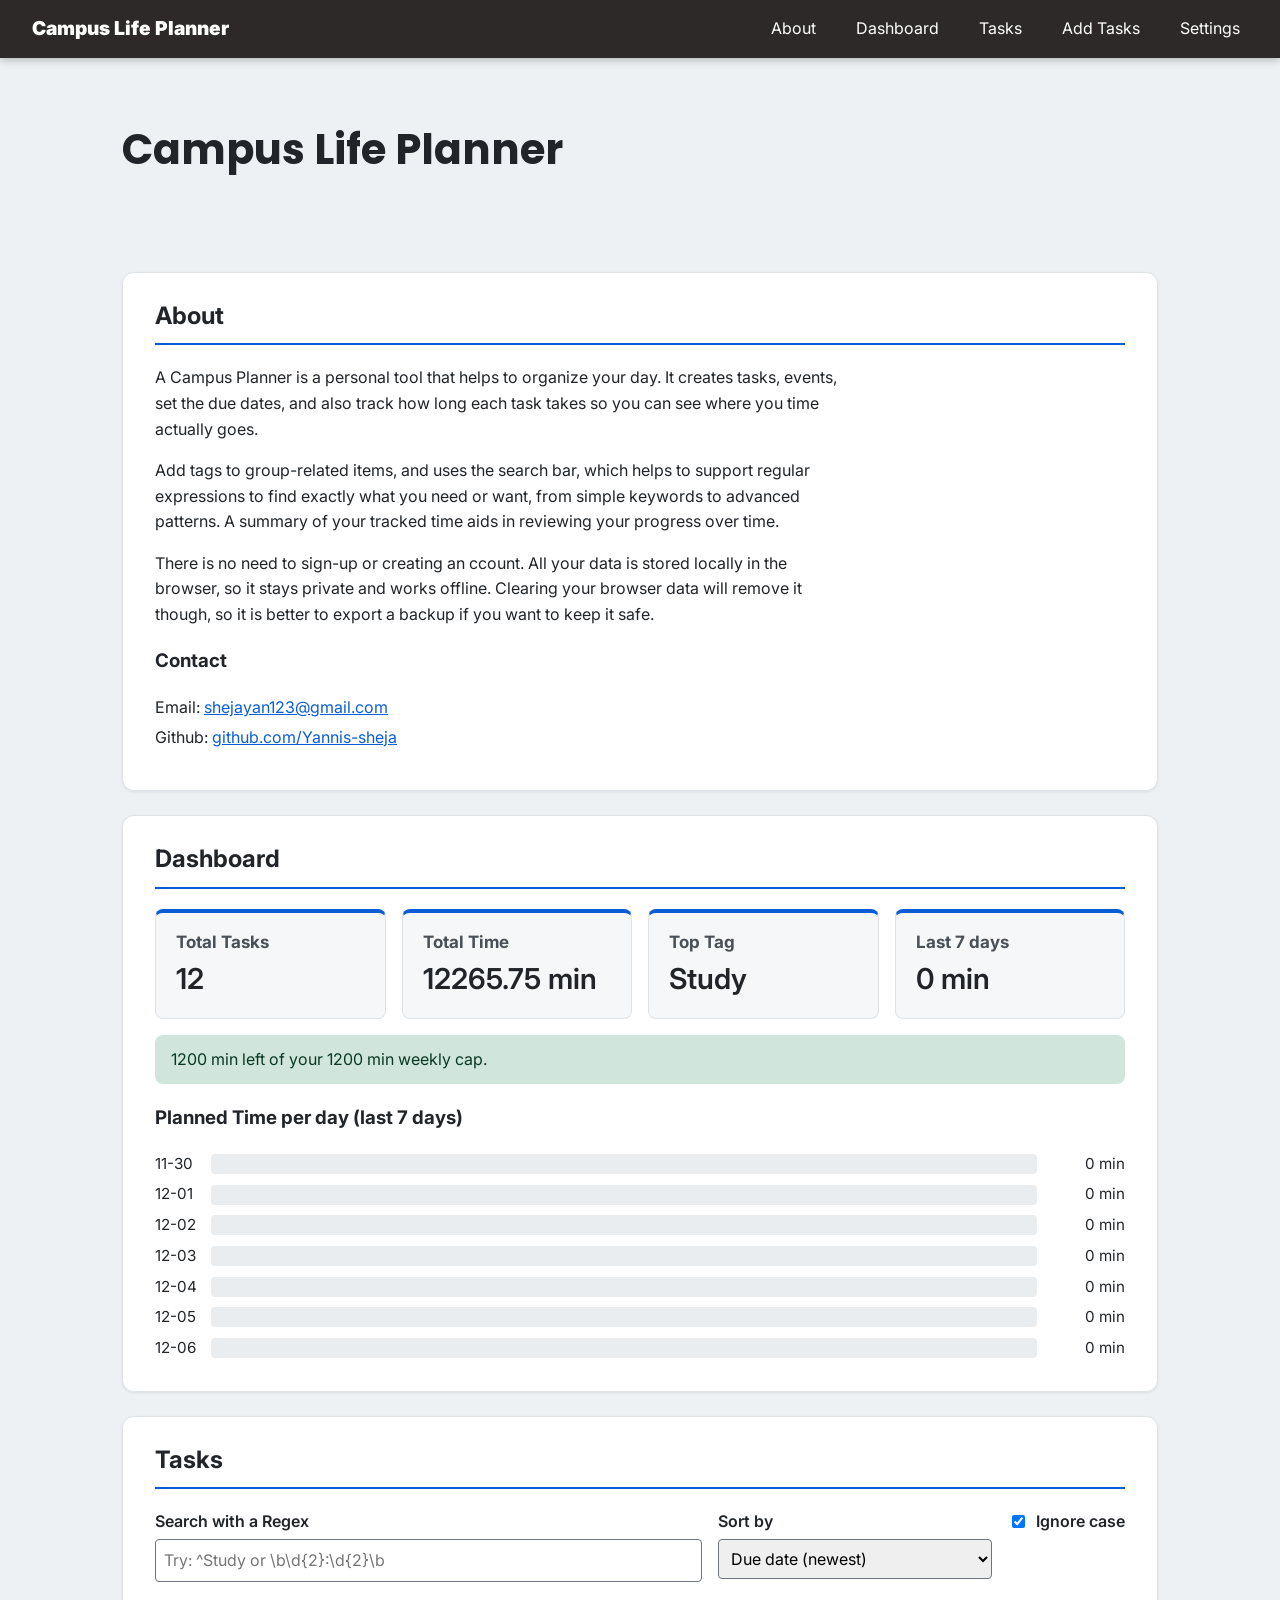
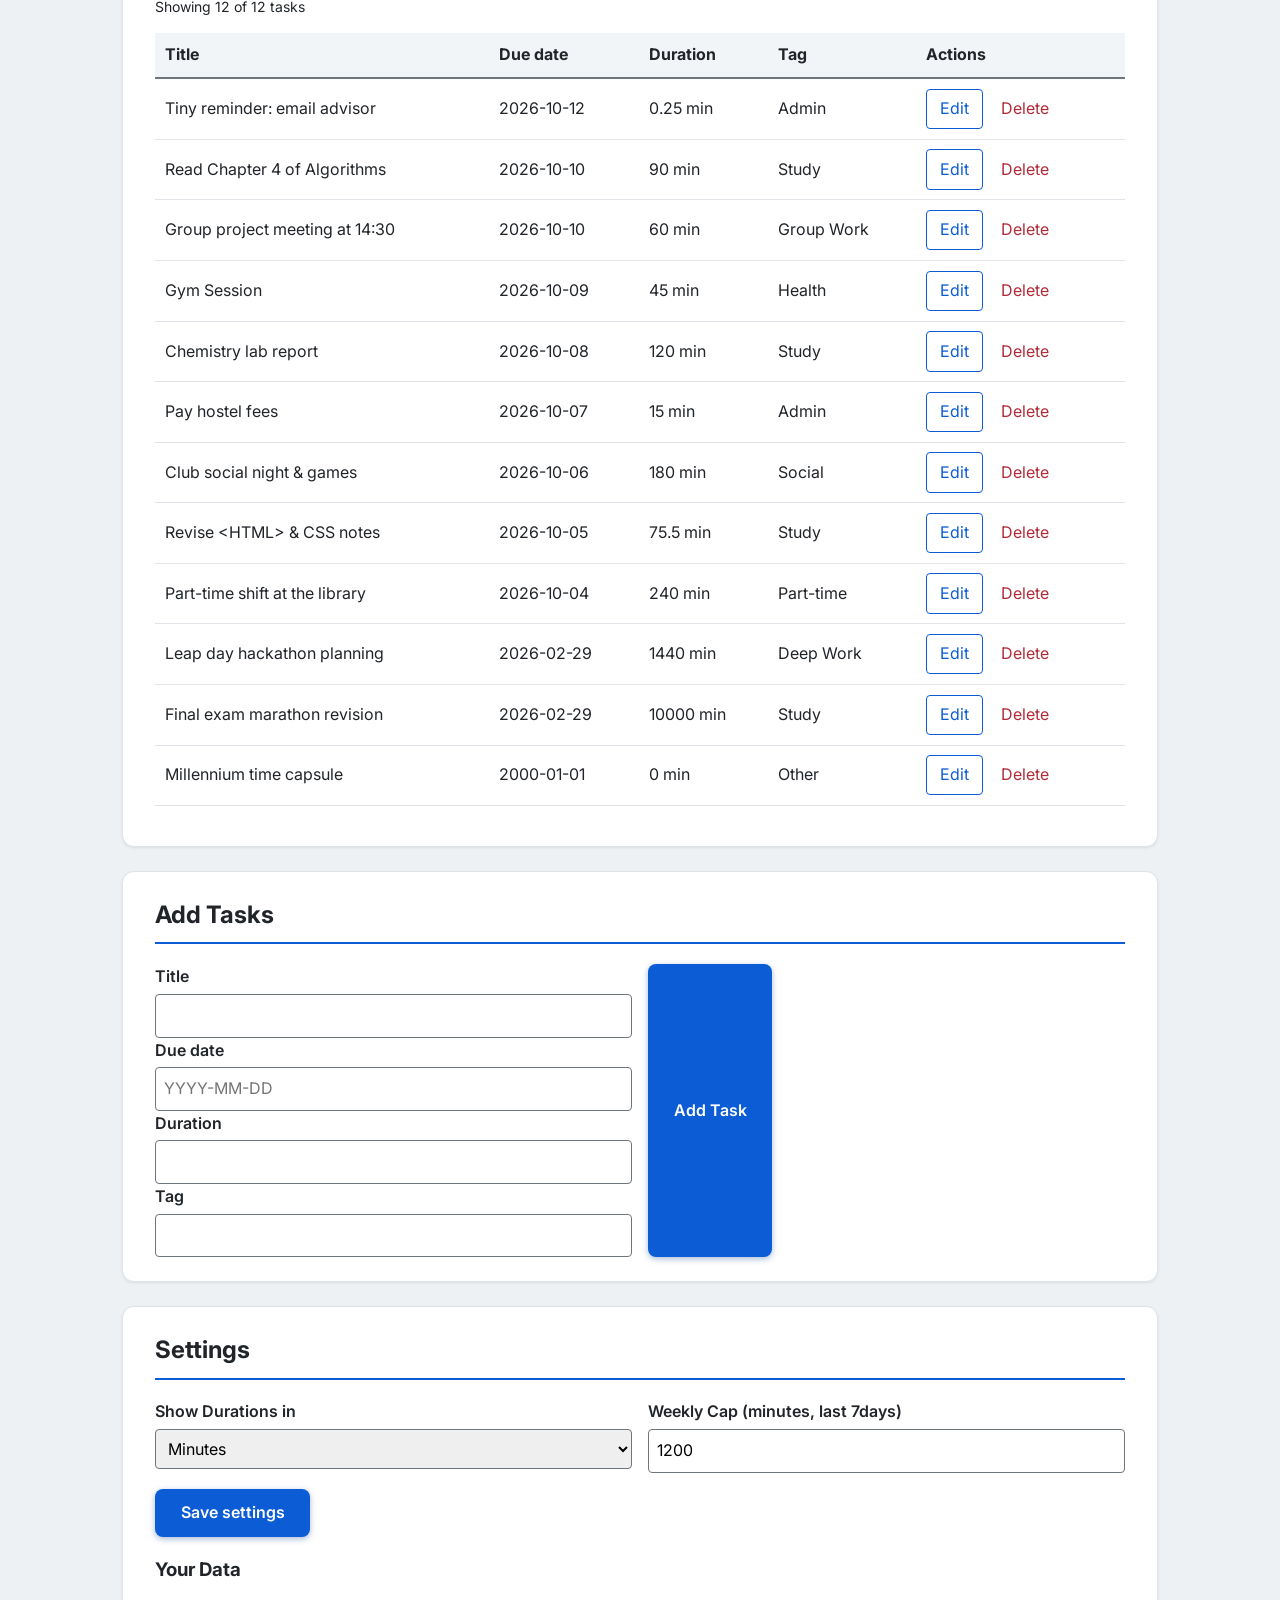
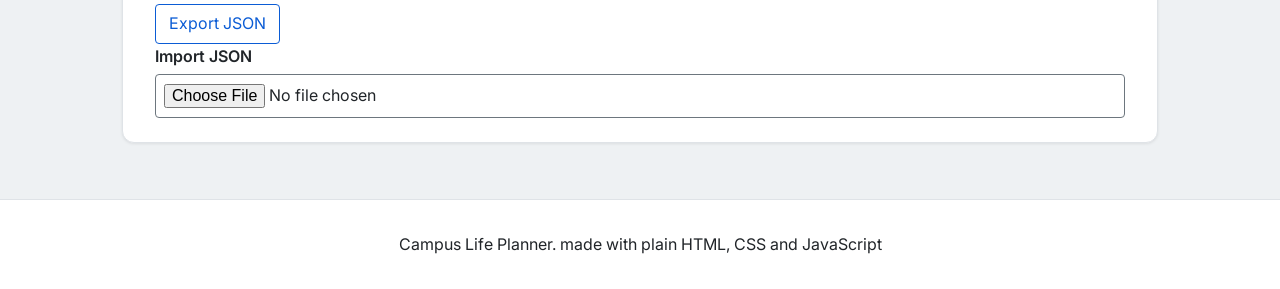
==== commit 44c995de: "M7- Adding Readme and review" ====
--- a/index.html
+++ b/index.html
@@ -52,7 +52,6 @@
             <ul class="contact-list">
                 <li> Email: <a href="mailto:shejayan123@gmail.com">shejayan123@gmail.com</a></li>
                 <li> Github: <a href="https://github.com/Yannis-sheja" target="_blank" rel="noopener noreferrer">github.com/Yannis-sheja</a></li>
-                <li> LinkedIn:<a href="" target="_blank" rel="noopener noreferrer">linkedin.com/in/Yannis Sheja </a></li>
             </ul>
         <!--The DASHBOARD section-->
          </section>
